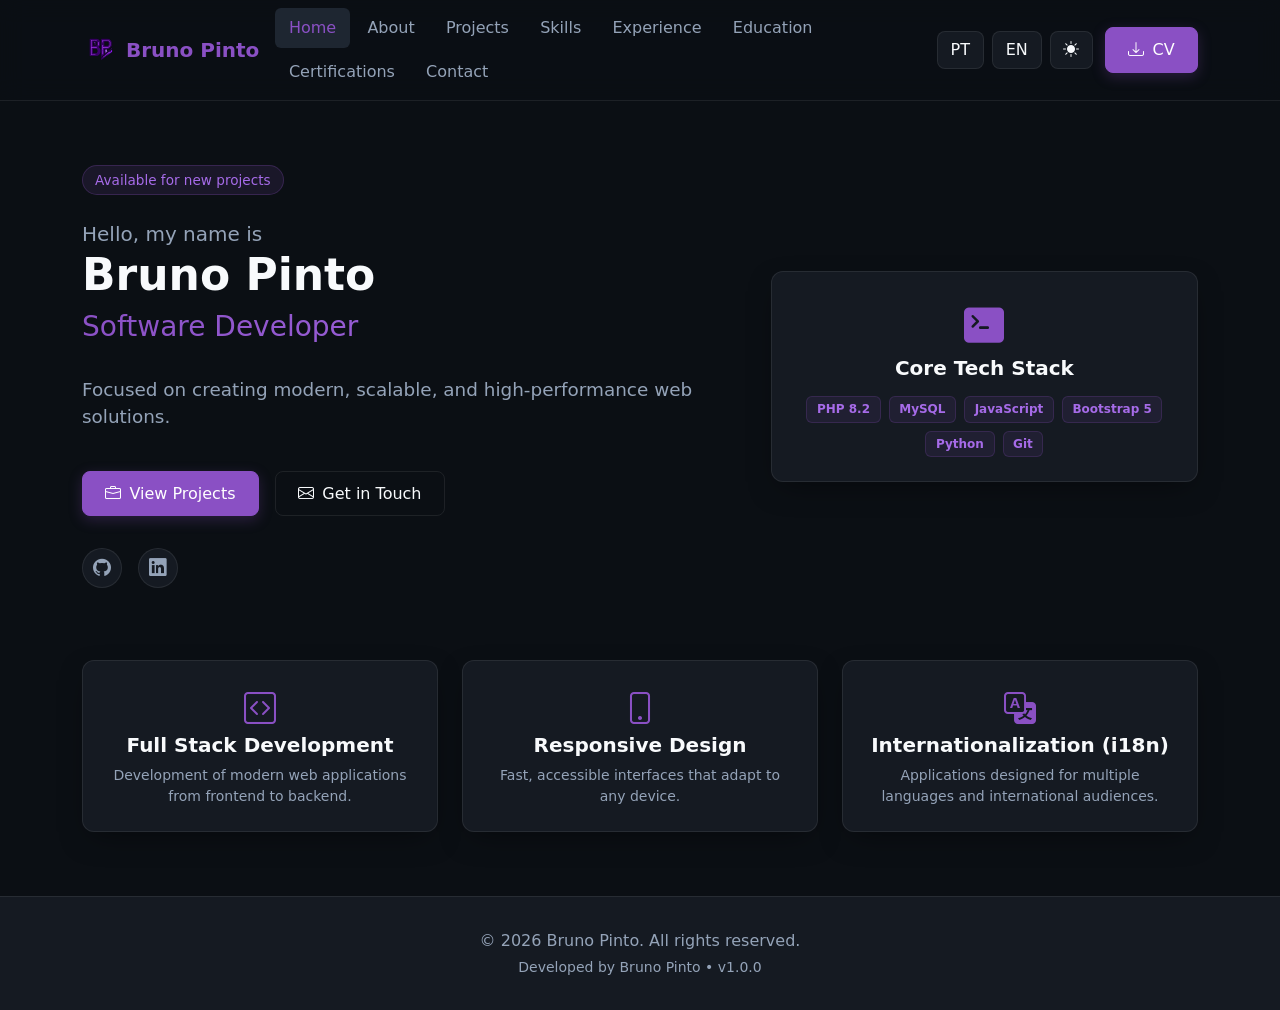
==== index.html @ 0b5d39c9 "Initial commit" ====
<!DOCTYPE html>
<html lang="en" data-bs-theme="dark">
<head>
  <meta charset="UTF-8">
  <meta name="viewport" content="width=device-width, initial-scale=1.0">
  <title data-i18n="meta.title"></title>
  <meta name="description" content="" data-i18n-attr="content:meta.description">
  <meta name="author" content="Bruno Pinto">
  <meta property="og:title" content="Bruno Pinto">
  <meta property="og:description" content="" data-i18n-attr="content:meta.description">
  <meta property="og:image" content="assets/images/og-preview.webp">
  <meta property="og:type" content="website">

  <link rel="icon" type="image/x-icon" href="assets/images/favicon/favicon.png">
  <link rel="stylesheet" href="https://cdn.jsdelivr.net/npm/bootstrap@5.3.2/dist/css/bootstrap.min.css">
  <link rel="stylesheet" href="https://cdn.jsdelivr.net/npm/bootstrap-icons@1.11.3/font/bootstrap-icons.min.css">
  <link rel="stylesheet" href="assets/css/style.css">
  <link rel="stylesheet" href="assets/css/components.css">
  <link rel="stylesheet" href="assets/css/pages.css">
</head>
<body class="bp-body">

  <header class="sticky-top">
    <nav class="navbar navbar-expand-lg bp-navbar">
      <div class="container">
        <a class="navbar-brand bp-navbar-brand d-flex align-items-center gap-2" href="#home" data-route="home">
          <img src="assets/images/logo.png" alt="Bruno Pinto Logo" height="36" class="rounded">
          <span>Bruno Pinto</span>
        </a>

        <button class="navbar-toggler bp-btn-outline p-2 border-0" type="button" data-bs-toggle="collapse" data-bs-target="#bp-navbar-nav" aria-controls="bp-navbar-nav" aria-expanded="false" data-i18n-attr="aria-label:common.menu_toggle_aria">
          <i class="bi bi-list fs-3"></i>
        </button>

        <div class="collapse navbar-collapse" id="bp-navbar-nav">
          <ul class="navbar-collapse nav ms-auto mb-2 mb-lg-0 gap-1 align-items-lg-center">
            <li class="nav-item">
              <a class="nav-link bp-nav-link" href="#home" data-route="home" data-i18n="nav.home"></a>
            </li>
            <li class="nav-item">
              <a class="nav-link bp-nav-link" href="#about" data-route="about" data-i18n="nav.about"></a>
            </li>
            <li class="nav-item">
              <a class="nav-link bp-nav-link" href="#projects" data-route="projects" data-i18n="nav.projects"></a>
            </li>
            <li class="nav-item">
              <a class="nav-link bp-nav-link" href="#skills" data-route="skills" data-i18n="nav.skills"></a>
            </li>
            <li class="nav-item">
              <a class="nav-link bp-nav-link" href="#experience" data-route="experience" data-i18n="nav.experience"></a>
            </li>
            <li class="nav-item">
              <a class="nav-link bp-nav-link" href="#education" data-route="education" data-i18n="nav.education"></a>
            </li>
            <li class="nav-item">
              <a class="nav-link bp-nav-link" href="#certifications" data-route="certifications" data-i18n="nav.certifications"></a>
            </li>
            <li class="nav-item">
              <a class="nav-link bp-nav-link" href="#contact" data-route="contact" data-i18n="nav.contact"></a>
            </li>
          </ul>

          <div class="d-flex align-items-center gap-2 ms-lg-3 mt-3 mt-lg-0">
            <button class="bp-lang-btn" data-lang="pt" data-i18n-attr="aria-label:common.lang_pt">PT</button>
            <button class="bp-lang-btn" data-lang="en" data-i18n-attr="aria-label:common.lang_en">EN</button>
            <button id="bp-theme-toggle" class="bp-theme-toggle" data-i18n-attr="aria-label:common.theme_toggle_aria">
              <i class="bi bi-sun-fill"></i>
            </button>
            <a href="assets/documents/Bruno_Pinto_CV.pdf" target="_blank" rel="noopener noreferrer" class="bp-btn-primary btn-sm ms-1" aria-label="CV">
              <i class="bi bi-download"></i> CV
            </a>
          </div>
        </div>
      </div>
    </nav>
  </header>

  <main id="bp-page" class="flex-grow-1"></main>

  <footer class="bp-footer">
    <div class="container text-center">
      <p class="mb-1 bp-text-muted">
        &copy; <span id="bp-current-year"></span> Bruno Pinto. <span data-i18n="footer.rights"></span>
      </p>
      <p class="small bp-text-muted mb-0">
        <span data-i18n="footer.developed_by"></span> &bull; <span data-i18n="footer.version"></span>
      </p>
    </div>
  </footer>

  <button id="bp-scroll-top" class="bp-scroll-top" data-i18n-attr="aria-label:common.scroll_top_aria">
    <i class="bi bi-arrow-up-short fs-2"></i>
  </button>

  <script src="https://cdn.jsdelivr.net/npm/bootstrap@5.3.2/dist/js/bootstrap.bundle.min.js"></script>
  <script src="assets/js/i18n.js"></script>
  <script src="assets/js/data.js"></script>
  <script src="assets/js/router.js"></script>
  <script src="assets/js/ui.js"></script>
  <script src="assets/js/main.js"></script>
</body>
</html>
---- assets/css/style.css ----
:root, [data-bs-theme="dark"] {
  --bp-bg-main: #0B0F14;
  --bp-bg-surface: #151A22;
  --bp-bg-surface-hover: #1E2631;
  --bp-text-main: #F8FAFC;
  --bp-text-muted: #94A3B8;
  --bp-primary: #8A50C4;
  --bp-primary-hover: #A66BE8;
  --bp-accent-secondary: #613092;
  --bp-glow: rgba(138, 80, 196, 0.25);
  --bp-border-color: rgba(255, 255, 255, 0.08);
  --bp-card-shadow: 0 10px 30px -10px rgba(0, 0, 0, 0.5);
  --bp-transition: all 0.3s cubic-bezier(0.4, 0, 0.2, 1);
}

[data-bs-theme="light"] {
  --bp-bg-main: #F8FAFC;
  --bp-bg-surface: #FFFFFF;
  --bp-bg-surface-hover: #F1F5F9;
  --bp-text-main: #0F172A;
  --bp-text-muted: #64748B;
  --bp-primary: #8A50C4;
  --bp-primary-hover: #733CB0;
  --bp-accent-secondary: #613092;
  --bp-glow: rgba(138, 80, 196, 0.15);
  --bp-border-color: rgba(0, 0, 0, 0.08);
  --bp-card-shadow: 0 10px 30px -10px rgba(0, 0, 0, 0.08);
}

body.bp-body {
  background-color: var(--bp-bg-main);
  color: var(--bp-text-main);
  font-family: system-ui, -apple-system, "Segoe UI", Roboto, "Helvetica Neue", Arial, sans-serif;
  transition: var(--bp-transition);
  min-height: 100vh;
  display: flex;
  flex-direction: column;
}

.bp-bg-main {
  background-color: var(--bp-bg-main) !important;
}

.bp-bg-surface {
  background-color: var(--bp-bg-surface) !important;
}

.bp-text-primary {
  color: var(--bp-primary) !important;
}

.bp-text-main {
  color: var(--bp-text-main) !important;
}

.bp-text-muted {
  color: var(--bp-text-muted) !important;
}

.bp-border {
  border: 1px solid var(--bp-border-color) !important;
}

.bp-btn-primary {
  background-color: var(--bp-primary);
  color: #FFFFFF;
  border: 1px solid var(--bp-primary);
  padding: 0.6rem 1.4rem;
  border-radius: 0.5rem;
  font-weight: 500;
  transition: var(--bp-transition);
  box-shadow: 0 4px 14px var(--bp-glow);
  text-decoration: none;
  display: inline-flex;
  align-items: center;
  justify-content: center;
  gap: 0.5rem;
}

.bp-btn-primary:hover,
.bp-btn-primary:focus {
  background-color: var(--bp-primary-hover);
  border-color: var(--bp-primary-hover);
  color: #FFFFFF;
  box-shadow: 0 6px 20px var(--bp-glow);
}

.bp-btn-outline {
  background-color: transparent;
  color: var(--bp-text-main);
  border: 1px solid var(--bp-border-color);
  padding: 0.6rem 1.4rem;
  border-radius: 0.5rem;
  font-weight: 500;
  transition: var(--bp-transition);
  text-decoration: none;
  display: inline-flex;
  align-items: center;
  justify-content: center;
  gap: 0.5rem;
}

.bp-btn-outline:hover,
.bp-btn-outline:focus {
  background-color: var(--bp-bg-surface-hover);
  border-color: var(--bp-primary);
  color: var(--bp-primary);
}

.bp-card {
  background-color: var(--bp-bg-surface);
  border: 1px solid var(--bp-border-color);
  border-radius: 0.75rem;
  padding: 1.5rem;
  transition: var(--bp-transition);
  box-shadow: var(--bp-card-shadow);
}

.bp-card:hover {
  border-color: var(--bp-primary);
  box-shadow: 0 12px 30px var(--bp-glow);
  transform: translateY(-2px);
}

.bp-badge {
  display: inline-flex;
  align-items: center;
  padding: 0.25rem 0.75rem;
  font-size: 0.85rem;
  font-weight: 500;
  border-radius: 9999px;
  background-color: rgba(138, 80, 196, 0.12);
  color: var(--bp-primary-hover);
  border: 1px solid rgba(138, 80, 196, 0.25);
}

.bp-glow-effect {
  box-shadow: 0 0 25px var(--bp-glow);
}

.bp-transition {
  transition: var(--bp-transition);
}
---- assets/css/components.css ----
.bp-navbar {
  background-color: rgba(15, 23, 42, 0.85);
  backdrop-filter: blur(12px);
  -webkit-backdrop-filter: blur(12px);
  border-bottom: 1px solid var(--bp-border-color);
  transition: var(--bp-transition);
}

[data-bs-theme="dark"] .bp-navbar {
  background-color: rgba(11, 15, 20, 0.85);
}

[data-bs-theme="light"] .bp-navbar {
  background-color: rgba(248, 250, 252, 0.85);
}

.bp-navbar-brand {
  font-weight: 700;
  font-size: 1.25rem;
  color: var(--bp-text-main);
  text-decoration: none;
  display: flex;
  align-items: center;
  gap: 0.5rem;
}

.bp-navbar-brand span {
  color: var(--bp-primary);
}

.bp-nav-link {
  color: var(--bp-text-muted);
  font-weight: 500;
  text-decoration: none;
  padding: 0.5rem 0.85rem;
  border-radius: 0.375rem;
  transition: var(--bp-transition);
}

.bp-nav-link:hover,
.bp-nav-link.bp-is-active {
  color: var(--bp-primary-hover);
  background-color: var(--bp-bg-surface-hover);
}

.bp-hero {
  padding: 4rem 0 2rem 0;
}

.bp-hero-title {
  font-size: 2.75rem;
  font-weight: 800;
  line-height: 1.2;
  color: var(--bp-text-main);
}

.bp-hero-highlight {
  color: var(--bp-primary);
  background: linear-gradient(135deg, var(--bp-primary), var(--bp-primary-hover));
  background-clip: text;
  -webkit-background-clip: text;
  -webkit-text-fill-color: transparent;
}

.bp-hero-description {
  font-size: 1.15rem;
  color: var(--bp-text-muted);
  max-width: 650px;
}

.bp-project-card {
  background-color: var(--bp-bg-surface);
  border: 1px solid var(--bp-border-color);
  border-radius: 0.75rem;
  overflow: hidden;
  transition: var(--bp-transition);
  display: flex;
  flex-direction: column;
  height: 100%;
}

.bp-project-card:hover {
  border-color: var(--bp-primary);
  box-shadow: 0 10px 25px var(--bp-glow);
  transform: translateY(-3px);
}

.bp-project-img-wrapper {
  overflow: hidden;
  position: relative;
  aspect-ratio: 16 / 9;
  background-color: var(--bp-bg-surface-hover);
}

.bp-project-img {
  width: 100%;
  height: 100%;
  object-fit: cover;
  transition: transform 0.4s ease;
}

.bp-project-card:hover .bp-project-img {
  transform: scale(1.05);
}

.bp-project-title {
  font-size: 1.25rem;
  font-weight: 700;
  color: var(--bp-text-main);
  margin-bottom: 0.5rem;
}

.bp-project-tech-stack {
  display: flex;
  flex-wrap: wrap;
  gap: 0.35rem;
}

.bp-tech-badge {
  font-size: 0.75rem;
  font-weight: 600;
  padding: 0.2rem 0.6rem;
  border-radius: 0.375rem;
  background-color: rgba(138, 80, 196, 0.1);
  color: var(--bp-primary-hover);
  border: 1px solid rgba(138, 80, 196, 0.2);
}

.bp-category-badge {
  font-size: 0.75rem;
  font-weight: 600;
  text-transform: uppercase;
  letter-spacing: 0.05em;
  padding: 0.2rem 0.6rem;
  border-radius: 9999px;
  background-color: var(--bp-bg-surface-hover);
  color: var(--bp-text-muted);
  border: 1px solid var(--bp-border-color);
}

.bp-timeline {
  position: relative;
  padding-left: 1.5rem;
  border-left: 2px solid var(--bp-border-color);
}

.bp-timeline-item {
  position: relative;
  margin-bottom: 2rem;
}

.bp-timeline-item:last-child {
  margin-bottom: 0;
}

.bp-timeline-dot {
  position: absolute;
  left: -1.95rem;
  top: 0.25rem;
  width: 0.85rem;
  height: 0.85rem;
  border-radius: 50%;
  background-color: var(--bp-primary);
  box-shadow: 0 0 10px var(--bp-glow);
}

.bp-timeline-content {
  background-color: var(--bp-bg-surface);
  border: 1px solid var(--bp-border-color);
  border-radius: 0.75rem;
  padding: 1.25rem;
  transition: var(--bp-transition);
}

.bp-timeline-content:hover {
  border-color: var(--bp-primary);
}

.bp-skill-card {
  background-color: var(--bp-bg-surface);
  border: 1px solid var(--bp-border-color);
  border-radius: 0.75rem;
  padding: 1.25rem;
  text-align: center;
  transition: var(--bp-transition);
}

.bp-skill-card:hover {
  border-color: var(--bp-primary);
  box-shadow: 0 8px 20px var(--bp-glow);
  transform: translateY(-2px);
}

.bp-skill-icon {
  font-size: 2rem;
  color: var(--bp-primary);
  margin-bottom: 0.5rem;
  transition: var(--bp-transition);
}

.bp-skill-card:hover .bp-skill-icon {
  color: var(--bp-primary-hover);
  transform: scale(1.1);
}

.bp-certificate-card {
  background-color: var(--bp-bg-surface);
  border: 1px solid var(--bp-border-color);
  border-radius: 0.75rem;
  overflow: hidden;
  transition: var(--bp-transition);
}

.bp-certificate-card:hover {
  border-color: var(--bp-primary);
  box-shadow: 0 8px 20px var(--bp-glow);
}

.bp-certificate-image {
  width: 100%;
  height: 180px;
  object-fit: cover;
  border-bottom: 1px solid var(--bp-border-color);
}

.bp-social-link {
  width: 2.5rem;
  height: 2.5rem;
  border-radius: 50%;
  background-color: var(--bp-bg-surface);
  border: 1px solid var(--bp-border-color);
  color: var(--bp-text-muted);
  display: inline-flex;
  align-items: center;
  justify-content: center;
  text-decoration: none;
  font-size: 1.1rem;
  transition: var(--bp-transition);
}

.bp-social-link:hover {
  color: var(--bp-primary);
  border-color: var(--bp-primary);
  box-shadow: 0 0 12px var(--bp-glow);
  transform: translateY(-2px);
}

.bp-form-control {
  background-color: var(--bp-bg-surface);
  border: 1px solid var(--bp-border-color);
  color: var(--bp-text-main);
  border-radius: 0.5rem;
  padding: 0.75rem 1rem;
  transition: var(--bp-transition);
}

.bp-form-control:focus {
  background-color: var(--bp-bg-surface);
  border-color: var(--bp-primary);
  color: var(--bp-text-main);
  box-shadow: 0 0 0 0.25rem var(--bp-glow);
  outline: none;
}

.bp-form-label {
  font-weight: 500;
  color: var(--bp-text-main);
  margin-bottom: 0.4rem;
}

.bp-theme-toggle,
.bp-lang-btn {
  background-color: var(--bp-bg-surface);
  border: 1px solid var(--bp-border-color);
  color: var(--bp-text-main);
  padding: 0.4rem 0.8rem;
  border-radius: 0.5rem;
  font-weight: 500;
  transition: var(--bp-transition);
  cursor: pointer;
  display: inline-flex;
  align-items: center;
  gap: 0.4rem;
}

.bp-theme-toggle:hover,
.bp-lang-btn:hover {
  border-color: var(--bp-primary);
  color: var(--bp-primary);
}

.bp-footer {
  background-color: var(--bp-bg-surface);
  border-top: 1px solid var(--bp-border-color);
  padding: 2rem 0;
  margin-top: auto;
}

.bp-is-active {
  color: var(--bp-primary) !important;
  border-color: var(--bp-primary) !important;
}

.bp-is-hidden {
  display: none !important;
}

.bp-is-loading {
  opacity: 0.6;
  pointer-events: none;
}

:focus-visible,
.bp-focus-visible:focus-visible {
  outline: 2px solid var(--bp-primary);
  outline-offset: 2px;
}
---- assets/css/pages.css ----
.bp-section {
  padding: 5rem 0;
  position: relative;
}

.bp-section--compact {
  padding: 3rem 0;
}

.bp-section--highlight {
  background-color: var(--bp-bg-surface);
  border-top: 1px solid var(--bp-border-color);
  border-bottom: 1px solid var(--bp-border-color);
}

.bp-section--dark {
  background-color: #070A0E;
}

.bp-section-header {
  margin-bottom: 3rem;
  text-align: center;
}

.bp-section-title {
  font-size: 2.25rem;
  font-weight: 800;
  color: var(--bp-text-main);
  margin-bottom: 0.5rem;
}

.bp-section-subtitle {
  font-size: 1.1rem;
  color: var(--bp-text-muted);
  max-width: 600px;
  margin: 0 auto;
}

.bp-hero-section {
  min-height: 85vh;
  display: flex;
  align-items: center;
  padding: 4rem 0;
}

.bp-hero-container {
  display: grid;
  grid-template-columns: 1.2fr 0.8fr;
  gap: 3rem;
  align-items: center;
}

.bp-hero-content {
  display: flex;
  flex-direction: column;
  gap: 1.5rem;
}

.bp-hero-actions {
  display: flex;
  flex-wrap: wrap;
  gap: 1rem;
  align-items: center;
}

.bp-hero-image {
  position: relative;
  display: flex;
  justify-content: center;
}

.bp-about-section {
  padding: 5rem 0;
}

.bp-about-grid {
  display: grid;
  grid-template-columns: 1fr 1fr;
  gap: 3rem;
  align-items: center;
}

.bp-about-content {
  display: flex;
  flex-direction: column;
  gap: 1.25rem;
}

.bp-about-highlights {
  display: grid;
  grid-template-columns: repeat(auto-fit, minmax(200px, 1fr));
  gap: 1rem;
  margin-top: 1.5rem;
}

.bp-projects-section {
  padding: 5rem 0;
}

.bp-projects-filters {
  display: flex;
  justify-content: center;
  flex-wrap: wrap;
  gap: 0.5rem;
  margin-bottom: 2.5rem;
}

.bp-projects-grid {
  display: grid;
  grid-template-columns: repeat(auto-fill, minmax(320px, 1fr));
  gap: 2rem;
}

.bp-projects-empty {
  text-align: center;
  padding: 4rem 1rem;
  color: var(--bp-text-muted);
}

.bp-experience-section {
  padding: 5rem 0;
}

.bp-experience-header {
  display: flex;
  justify-content: space-between;
  align-items: flex-start;
  flex-wrap: wrap;
  gap: 0.5rem;
  margin-bottom: 0.75rem;
}

.bp-experience-company {
  font-size: 1.15rem;
  font-weight: 700;
  color: var(--bp-primary-hover);
}

.bp-experience-meta {
  font-size: 0.875rem;
  color: var(--bp-text-muted);
  display: flex;
  gap: 1rem;
}

.bp-experience-technologies {
  display: flex;
  flex-wrap: wrap;
  gap: 0.4rem;
  margin-top: 1rem;
}

.bp-skills-section {
  padding: 5rem 0;
}

.bp-skills-category {
  margin-bottom: 3rem;
}

.bp-skills-list {
  display: grid;
  grid-template-columns: repeat(auto-fill, minmax(140px, 1fr));
  gap: 1.25rem;
}

.bp-certificates-section {
  padding: 5rem 0;
}

.bp-certificates-grid {
  display: grid;
  grid-template-columns: repeat(auto-fill, minmax(300px, 1fr));
  gap: 2rem;
}

.bp-certificate-meta {
  font-size: 0.85rem;
  color: var(--bp-text-muted);
  margin-bottom: 0.75rem;
}

.bp-certificate-actions {
  display: flex;
  gap: 0.5rem;
  margin-top: 1rem;
}

.bp-contact-wrapper {
  display: grid;
  grid-template-columns: 1fr 1.2fr;
  gap: 3rem;
}

.bp-scroll-top {
  position: fixed;
  bottom: 2rem;
  right: 2rem;
  width: 2.75rem;
  height: 2.75rem;
  border-radius: 50%;
  background-color: var(--bp-primary);
  color: #FFFFFF;
  border: none;
  display: flex;
  align-items: center;
  justify-content: center;
  box-shadow: 0 4px 15px var(--bp-glow);
  cursor: pointer;
  z-index: 1000;
  opacity: 0;
  visibility: hidden;
  transition: var(--bp-transition);
}

.bp-scroll-top.bp-is-active {
  opacity: 1;
  visibility: visible;
}

.bp-scroll-top:hover {
  background-color: var(--bp-primary-hover);
  transform: translateY(-3px);
}

.bp-loading-state {
  display: flex;
  flex-direction: column;
  align-items: center;
  justify-content: center;
  padding: 4rem 1rem;
  color: var(--bp-text-muted);
}

.bp-empty-state {
  text-align: center;
  padding: 3rem 1rem;
  background-color: var(--bp-bg-surface);
  border: 1px dashed var(--bp-border-color);
  border-radius: 0.75rem;
  color: var(--bp-text-muted);
}

.bp-error-state {
  text-align: center;
  padding: 3rem 1rem;
  background-color: rgba(220, 38, 38, 0.1);
  border: 1px solid rgba(220, 38, 38, 0.3);
  border-radius: 0.75rem;
  color: #EF4444;
}

@media (max-width: 992px) {
  .bp-hero-container {
    grid-template-columns: 1fr;
    text-align: center;
  }
  .bp-hero-description {
    margin: 0 auto;
  }
  .bp-hero-actions {
    justify-content: center;
  }
  .bp-about-grid {
    grid-template-columns: 1fr;
  }
  .bp-contact-wrapper {
    grid-template-columns: 1fr;
  }
}

@media (max-width: 768px) {
  .bp-section {
    padding: 3.5rem 0;
  }
  .bp-hero-title {
    font-size: 2.15rem;
  }
  .bp-section-title {
    font-size: 1.75rem;
  }
  .bp-projects-grid {
    grid-template-columns: 1fr;
  }
  .bp-certificates-grid {
    grid-template-columns: 1fr;
  }
}

@media (max-width: 576px) {
  .bp-skills-list {
    grid-template-columns: repeat(2, 1fr);
  }
  .bp-hero-actions {
    flex-direction: column;
    width: 100%;
  }
  .bp-hero-actions .bp-btn-primary,
  .bp-hero-actions .bp-btn-outline {
    width: 100%;
  }
}
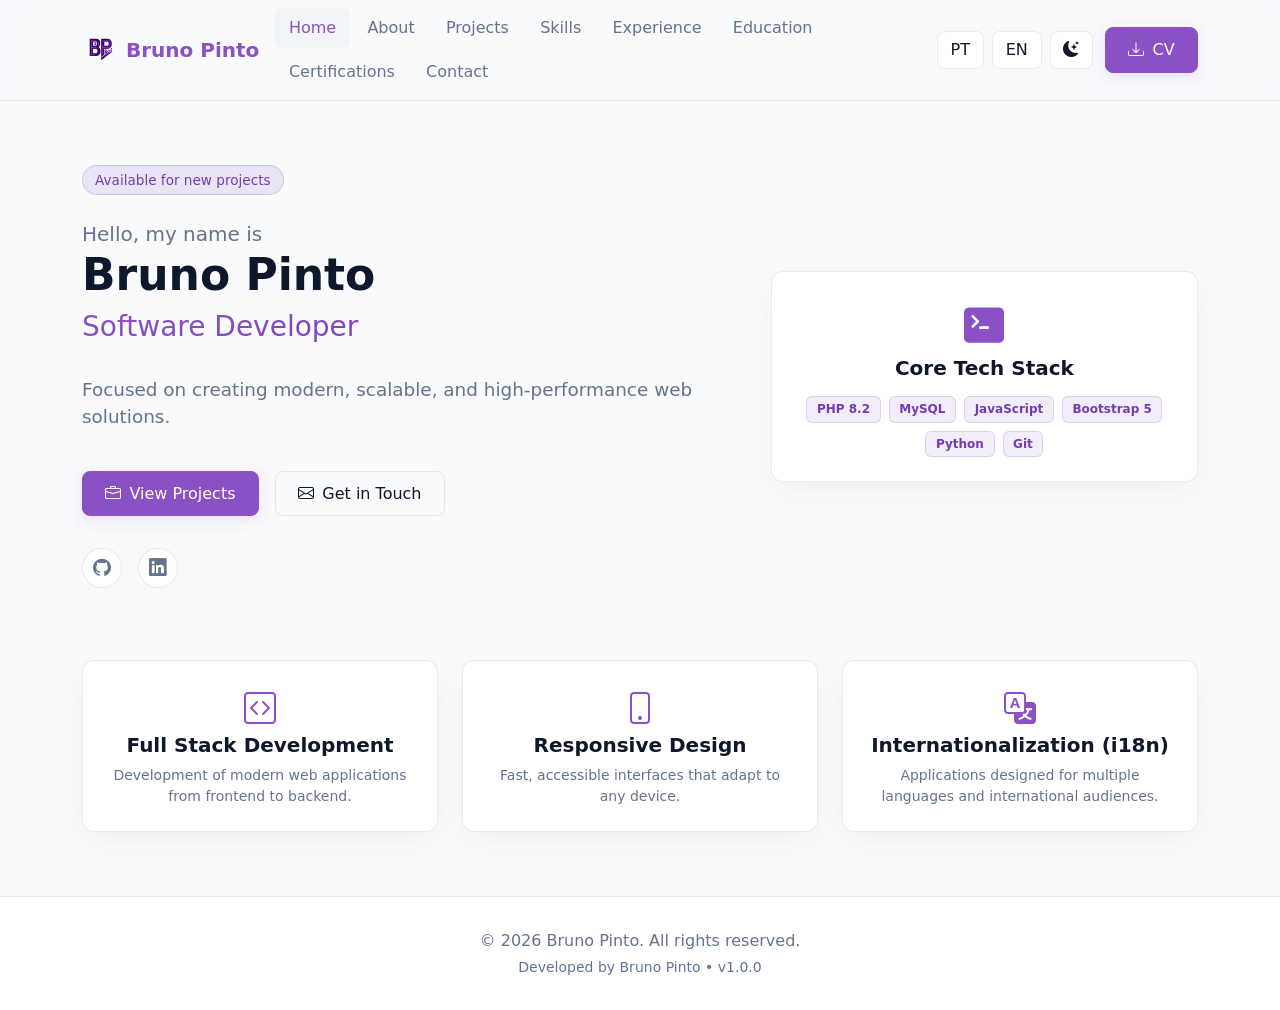
==== commit 6f9f0249: "Default Theme to Light" ====
--- a/index.html
+++ b/index.html
@@ -1,5 +1,5 @@
 <!DOCTYPE html>
-<html lang="en" data-bs-theme="dark">
+<html lang="en" data-bs-theme="light">
 <head>
   <meta charset="UTF-8">
   <meta name="viewport" content="width=device-width, initial-scale=1.0">
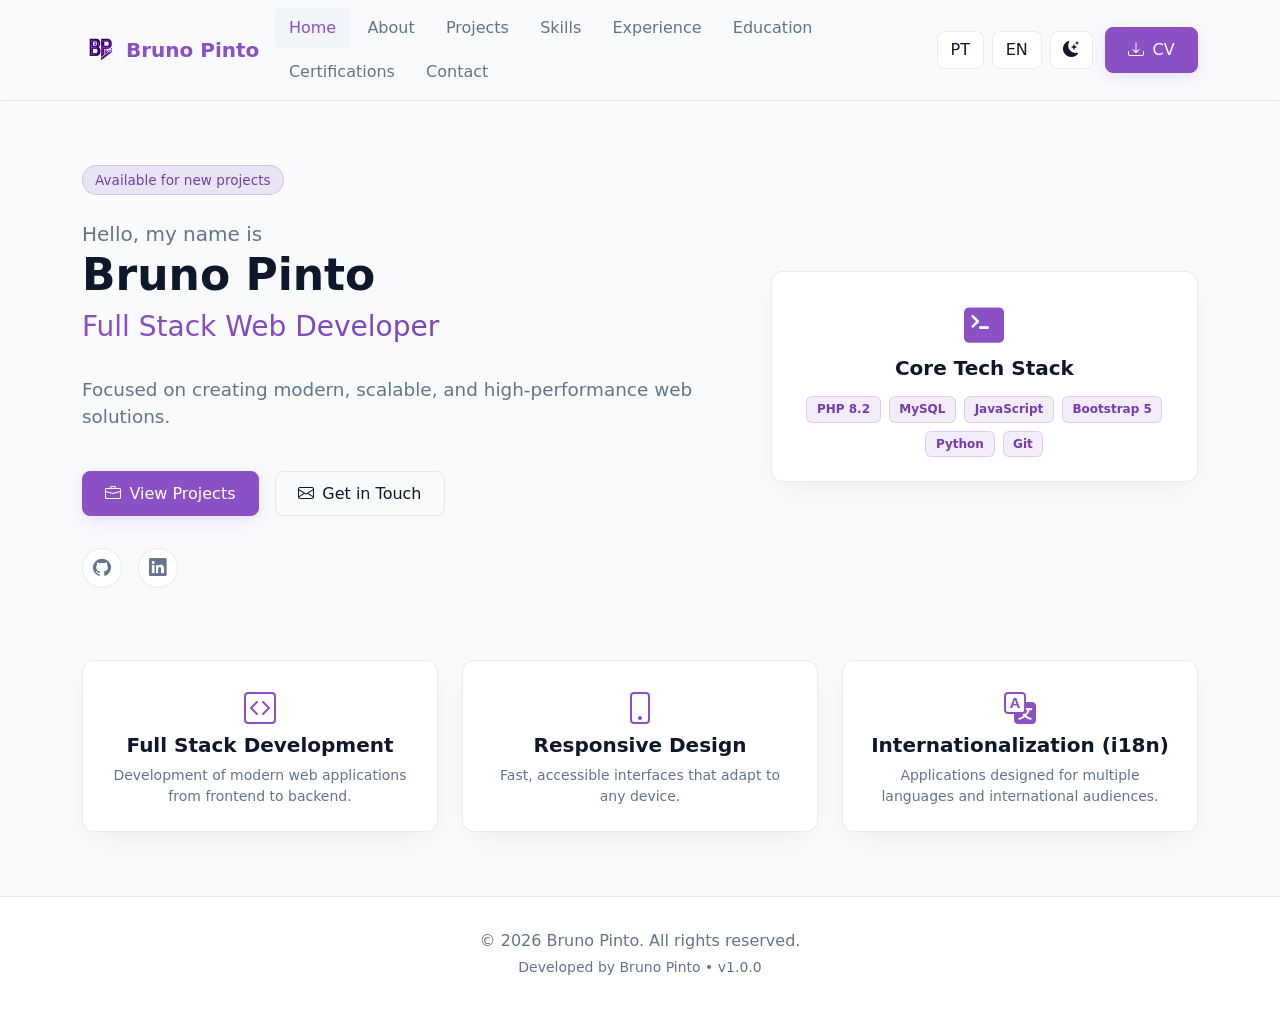
==== commit 6c6d07dc: "Anti-Cache" ====
--- a/index.html
+++ b/index.html
@@ -10,13 +10,16 @@
   <meta property="og:description" content="" data-i18n-attr="content:meta.description">
   <meta property="og:image" content="assets/images/og-preview.webp">
   <meta property="og:type" content="website">
+  <meta http-equiv="Cache-Control" content="no-cache, no-store, must-revalidate">
+  <meta http-equiv="Pragma" content="no-cache">
+  <meta http-equiv="Expires" content="0">
 
   <link rel="icon" type="image/x-icon" href="assets/images/favicon/favicon.png">
   <link rel="stylesheet" href="https://cdn.jsdelivr.net/npm/bootstrap@5.3.2/dist/css/bootstrap.min.css">
   <link rel="stylesheet" href="https://cdn.jsdelivr.net/npm/bootstrap-icons@1.11.3/font/bootstrap-icons.min.css">
-  <link rel="stylesheet" href="assets/css/style.css">
-  <link rel="stylesheet" href="assets/css/components.css">
-  <link rel="stylesheet" href="assets/css/pages.css">
+  <link rel="stylesheet" href="assets/css/style.css?v=1.0.1">
+  <link rel="stylesheet" href="assets/css/components.css?v=1.0.1">
+  <link rel="stylesheet" href="assets/css/pages.css?v=1.0.1">
 </head>
 <body class="bp-body">
 
@@ -93,10 +96,10 @@
   </button>
 
   <script src="https://cdn.jsdelivr.net/npm/bootstrap@5.3.2/dist/js/bootstrap.bundle.min.js"></script>
-  <script src="assets/js/i18n.js"></script>
-  <script src="assets/js/data.js"></script>
-  <script src="assets/js/router.js"></script>
-  <script src="assets/js/ui.js"></script>
-  <script src="assets/js/main.js"></script>
+  <script src="assets/js/i18n.js?v=1.0.1"></script>
+  <script src="assets/js/data.js?v=1.0.1"></script>
+  <script src="assets/js/router.js?v=1.0.1"></script>
+  <script src="assets/js/ui.js?v=1.0.1"></script>
+  <script src="assets/js/main.js?v=1.0.1"></script>
 </body>
 </html>
